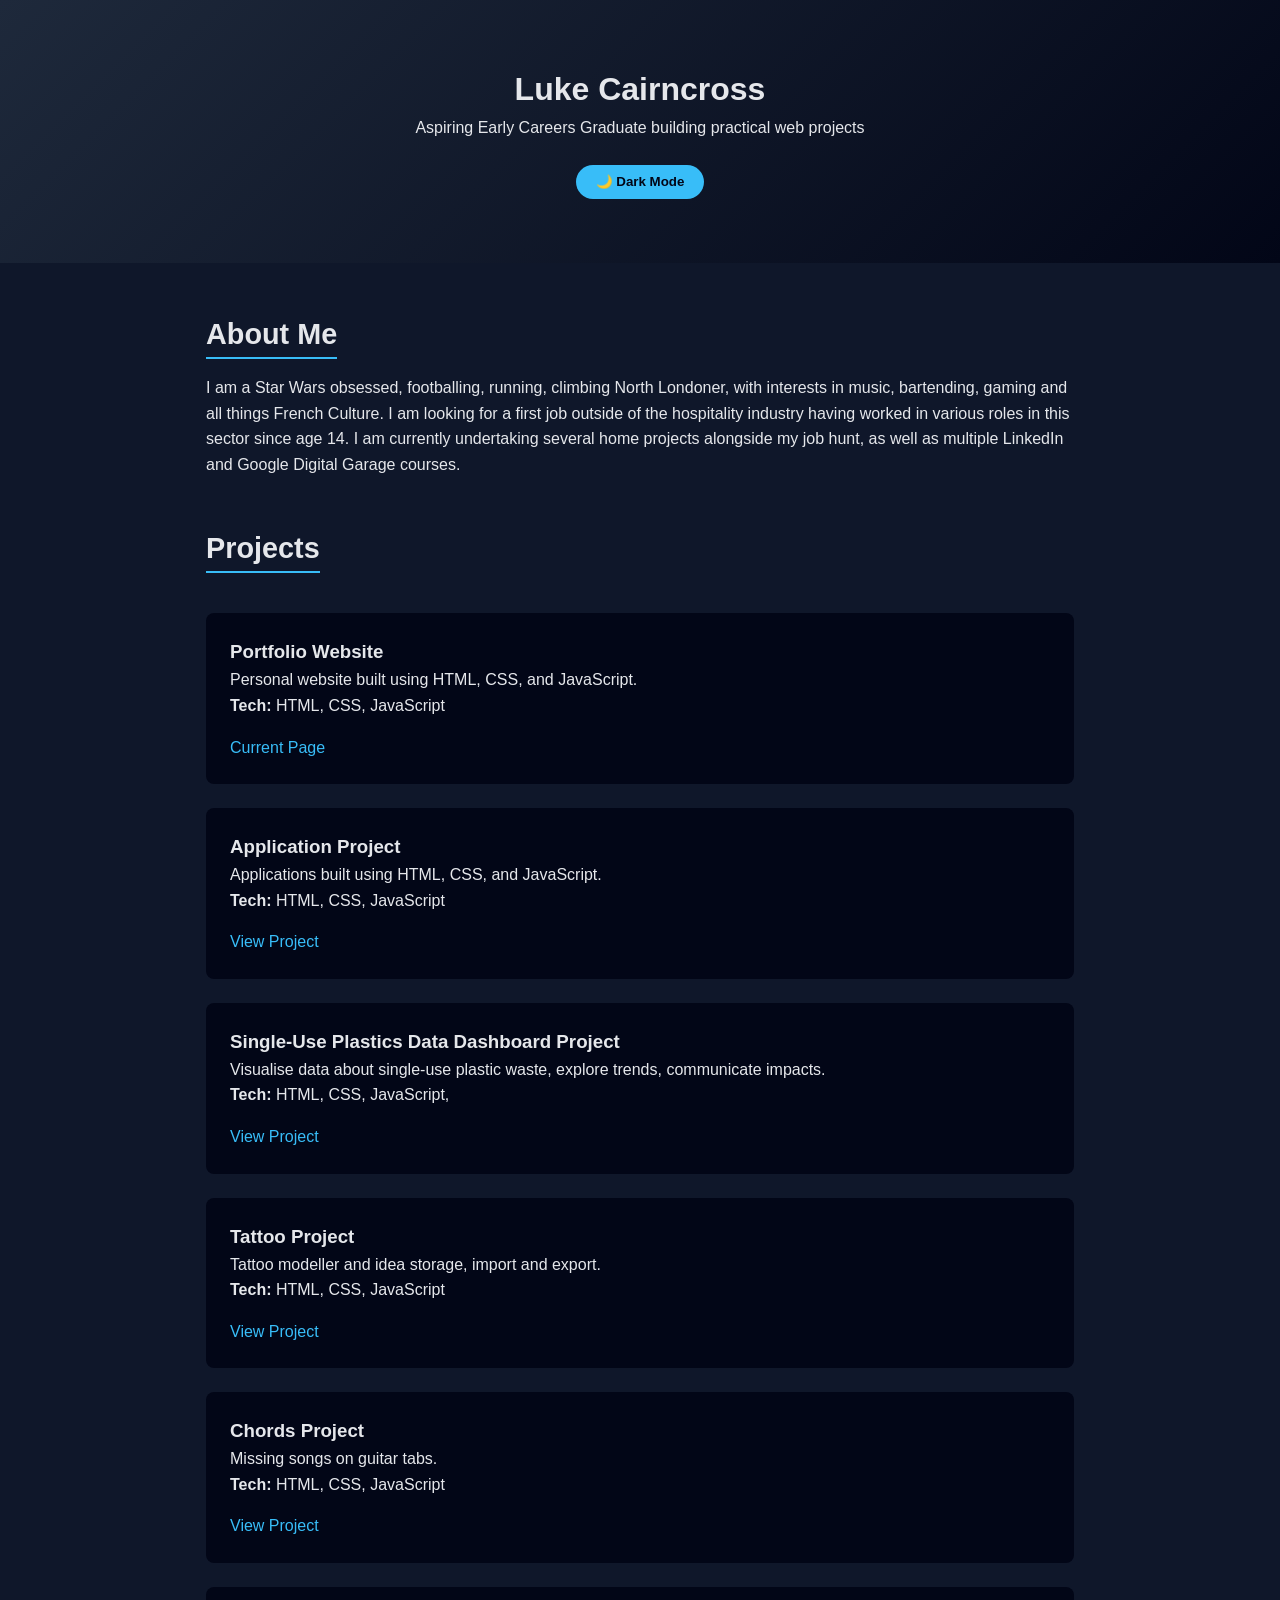
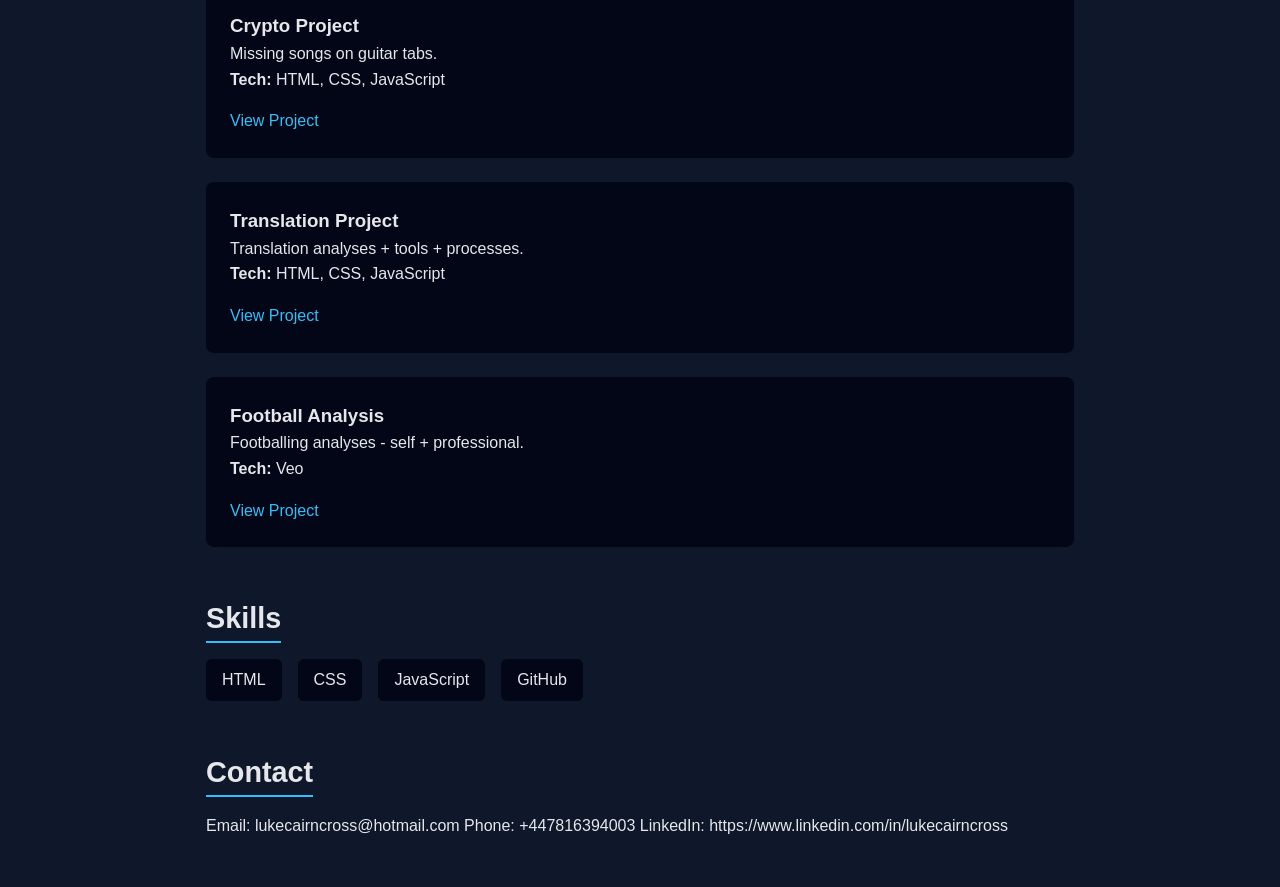
==== index.html @ dbc3e6f4 "Add files via upload Initial Upload" ====
<!DOCTYPE html>
<html lang="en">
<head>
  <meta charset="UTF-8">
  <meta name="viewport" content="width=device-width, initial-scale=1.0">
  <title>Luke Cairncross | Portfolio</title>
  <link rel="stylesheet" href="style.css">
</head>
<body>

  <!-- HEADER -->
  <header>
    <h1>Luke Cairncross</h1>
    <p>Aspiring Early Careers Graduate building practical web projects</p>
    <button id="theme-toggle">🌙 Dark Mode</button>
  </header>

  <!-- ABOUT -->
  <section id="about" class="reveal">
    <h2>About Me</h2>
    <p>
      I am a Star Wars obsessed, footballing, running, climbing North Londoner, with interests in music, bartending, gaming and all things French Culture. I am looking for a first job outside of the hospitality industry having worked in various roles in this sector since age 14. I am currently undertaking several home projects alongside my job hunt, as well as multiple LinkedIn and Google Digital Garage courses.
    </p>
  </section>

  <!-- PROJECTS -->
  <section id="projects">
    <h2>Projects</h2>
    <div class="project-card">
      <h3>Portfolio Website</h3>
      <p>Personal website built using HTML, CSS, and JavaScript.</p>
      <p><strong>Tech:</strong> HTML, CSS, JavaScript</p>
      <a href="#">Current Page</a>
    </div>

     <div class="project-card">
      <h3>Application Project</h3>
      <p>Applications built using HTML, CSS, and JavaScript.</p>
      <p><strong>Tech:</strong> HTML, CSS, JavaScript</p>

      <a href="application-projects/valentine-game.html">View Project</a>
    </div>

    <div class="project-card">
      <h3>Single-Use Plastics Data Dashboard Project</h3>
      <p>Visualise data about single-use plastic waste, explore trends, communicate impacts.</p>
      <p><strong>Tech:</strong> HTML, CSS, JavaScript, </p>
      <a href="plastic-dashboard/plastic-dashboard.html">View Project</a>
    </div>

    <div class="project-card">
      <h3>Tattoo Project</h3>
      <p>Tattoo modeller and idea storage, import and export.</p>
      <p><strong>Tech:</strong> HTML, CSS, JavaScript</p>
      <a href="#">View Project</a>
    </div>

    <div class="project-card">
      <h3>Chords Project</h3>
      <p>Missing songs on guitar tabs.</p>
      <p><strong>Tech:</strong> HTML, CSS, JavaScript</p>
      <a href="#">View Project</a>
    </div>

    <div class="project-card">
      <h3>Crypto Project</h3>
      <p>Missing songs on guitar tabs.</p>
      <p><strong>Tech:</strong> HTML, CSS, JavaScript</p>
      <a href="#">View Project</a>
    </div>

    <div class="project-card">
      <h3>Translation Project</h3>
      <p>Translation analyses + tools + processes.</p>
      <p><strong>Tech:</strong> HTML, CSS, JavaScript</p>
      <a href="#">View Project</a>
    </div>

        <div class="project-card">
      <h3>Football Analysis</h3>
      <p>Footballing analyses - self + professional.</p>
      <p><strong>Tech:</strong> Veo</p>
      <a href="#">View Project</a>
    </div>

  </section>

  <!-- SKILLS -->
  <section id="skills">
    <h2>Skills</h2>
    <ul>
      <li>HTML</li>
      <li>CSS</li>
      <li>JavaScript</li>
      <li>GitHub</li>
    </ul>
  </section>

  <button id="scrollTop" aria-label="Scroll to top">↑</button>

  <!-- CONTACT -->
  <section id="contact">
    <h2>Contact</h2>
    <p>Email: lukecairncross@hotmail.com
        Phone: +447816394003
        LinkedIn: https://www.linkedin.com/in/lukecairncross
    </p>
  </section>
  <script src="script.js"></script>

</body>
</html>
---- style.css ----
* {
  margin: 0;
  padding: 0;
  box-sizing: border-box;
  font-family: Arial, Helvetica, sans-serif;
}

/* This block handles the load animation AND the dark/light transition */
body {
  background-color: #0f172a;
  color: #e5e7eb;
  line-height: 1.6;
  opacity: 0; 
  transition: opacity 0.6s ease, background-color 0.3s ease, color 0.3s ease;
}

body.loaded {
  opacity: 1;
}

/* Light Mode Colors */
body.light {
  background-color: #f8fafc;
  color: #0f172a;
}

header {
  text-align: center;
  padding: 4rem 1rem;
  background: linear-gradient(135deg, #1e293b, #020617);
  transition: background 0.3s ease;
}

body.light header {
  background: linear-gradient(135deg, #e2e8f0, #cbd5f5);
}

section {
  max-width: 900px;
  margin: 3rem auto;
  padding: 0 1rem;
}

h2 {
  margin-bottom: 1rem;
  font-size: 1.8rem;
  border-bottom: 2px solid #38bdf8;
  display: inline-block;
  position: relative;
  transition: border-color 0.3s ease;
}

/* 1. This creates the invisible line that will grow */
h2::after {
  content: '';
  position: absolute;
  left: 0;
  bottom: -6px;
  width: 0;      /* It starts at 0 width (invisible) */
  height: 2px;
  background-color: #38bdf8;
  transition: width 0.3s ease; /* This makes it slide out smoothly */
}

/* 2. This tells the line to grow to 100% when you hover over the section */
section:hover h2::after {
  width: 100%;
}

/* 3. (Optional) This does the same for the header on your game page */
header:hover h2::after {
  width: 100%;
}

body.light h2 {
  border-bottom-color: #6366f1;
}

.project-card {
  background-color: #020617;
  padding: 1.5rem;
  margin-top: 1.5rem;
  border-radius: 8px;
  transition: transform 0.3s ease, background-color 0.3s ease;
}

body.light .project-card {
  background-color: #e2e8f0;
}

.project-card:hover {
  transform: translateY(-5px);
}

.project-card a {
  display: inline-block;
  margin-top: 1rem;
  color: #38bdf8;
  text-decoration: none;
}

ul {
  list-style: none;
  display: flex;
  flex-wrap: wrap;
  gap: 1rem;
}

ul li {
  background-color: #020617;
  padding: 0.5rem 1rem;
  border-radius: 6px;
  transition: background-color 0.3s ease;
}

body.light ul li {
  background-color: #e2e8f0;
}

#theme-toggle {
  margin-top: 1.5rem;
  padding: 0.6rem 1.2rem;
  border: none;
  border-radius: 999px;
  cursor: pointer;
  background-color: #38bdf8;
  color: #020617;
  font-weight: bold;
  transition: transform 0.2s ease;
}

#theme-toggle:hover {
  transform: scale(1.05);
}

.reveal {
  opacity: 0;
  transform: translateY(20px);
  transition: opacity 0.6s ease, transform 0.6s ease;
}

.reveal.active {
  opacity: 1;
  transform: translateY(0);
}

#scrollTop {
  position: fixed;
  bottom: 24px;
  right: 24px;
  width: 42px;
  height: 42px;
  border-radius: 50%;
  border: none;
  background-color: #38bdf8;
  color: #020617;
  cursor: pointer;
  opacity: 0;
  pointer-events: none;
  transition: opacity 0.3s ease;
}

#scrollTop.show {
  opacity: 1;
  pointer-events: auto;
}

#gameCanvas {
    background-color: #1e293b;
    border: 2px solid #38bdf8;
    max-width: 100%;
    border-radius: 8px;
    display: block;
    margin: 0 auto;
}

:focus {
    outline: 3px solid #38bdf8;
    outline-offset: 3px;
}

@media (max-width: 600px) {
  header h1 { font-size: 2rem; }
  ul { flex-direction: column; }
}
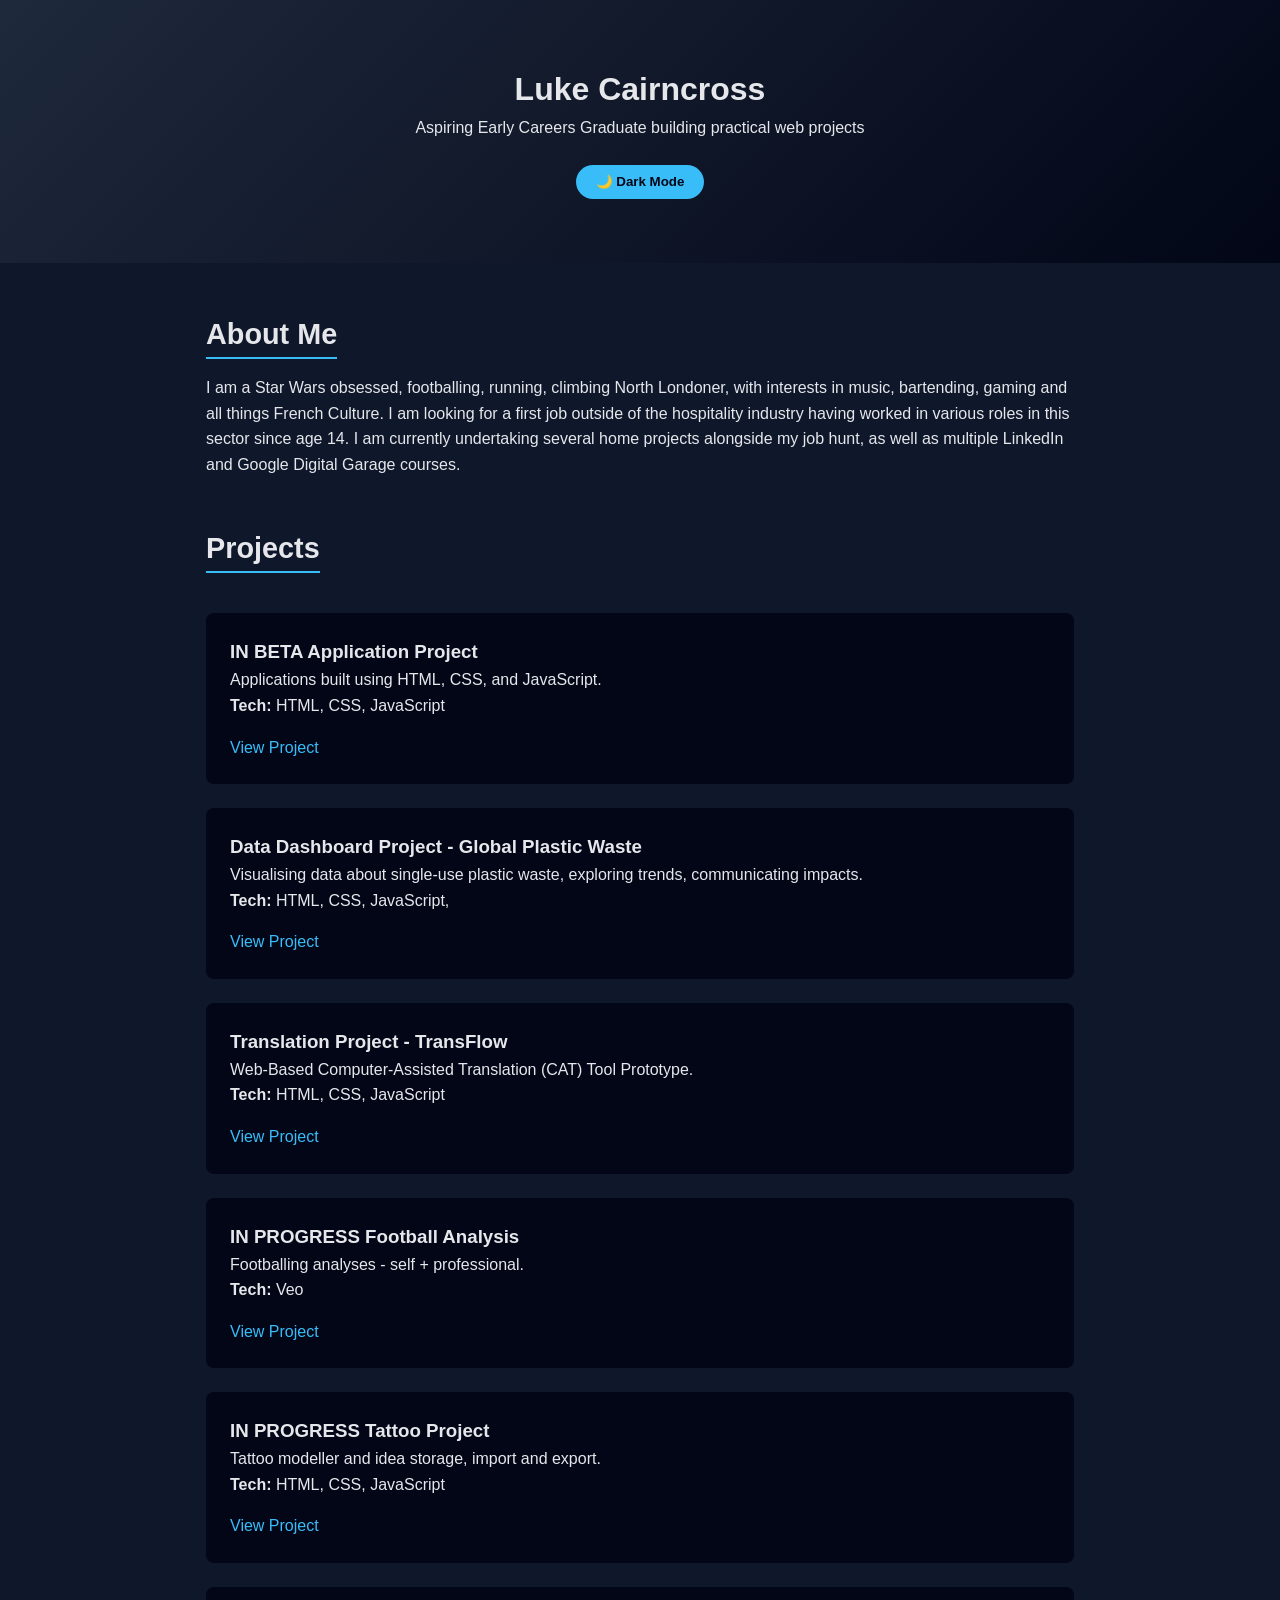
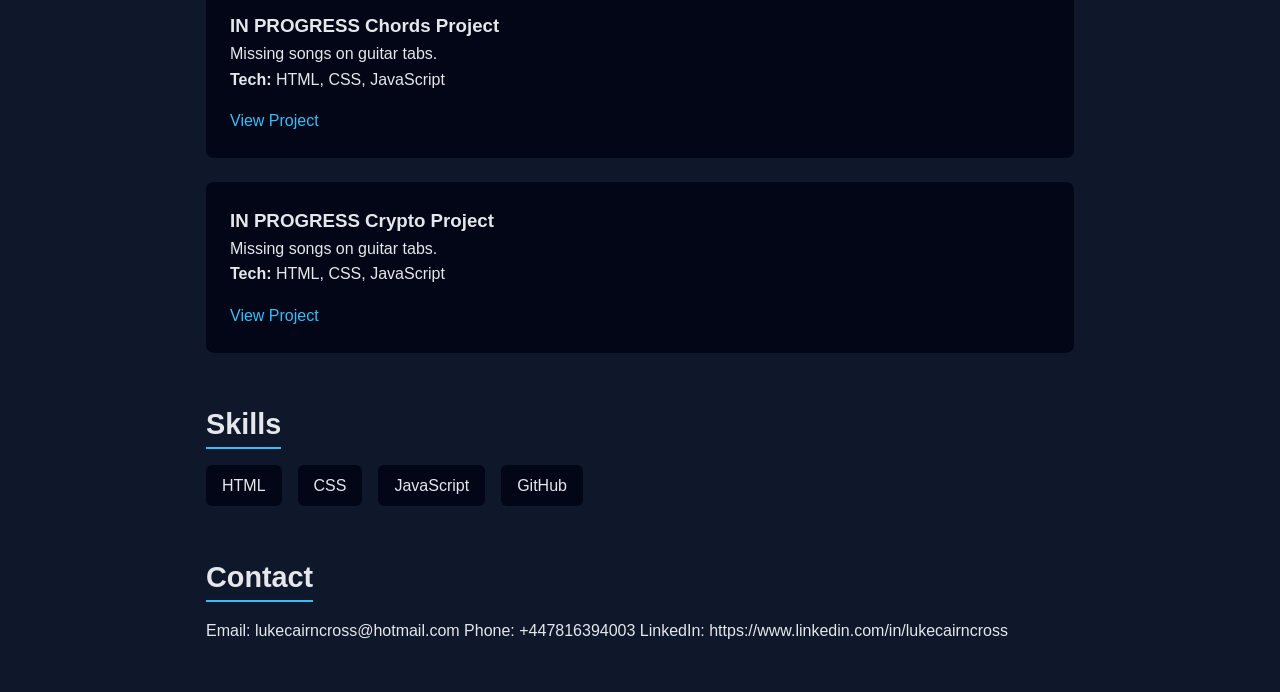
==== commit 69aa69c2: "Add files via upload TransFlow release and other updates" ====
--- a/index.html
+++ b/index.html
@@ -27,14 +27,7 @@
   <section id="projects">
     <h2>Projects</h2>
     <div class="project-card">
-      <h3>Portfolio Website</h3>
-      <p>Personal website built using HTML, CSS, and JavaScript.</p>
-      <p><strong>Tech:</strong> HTML, CSS, JavaScript</p>
-      <a href="#">Current Page</a>
-    </div>
-
-     <div class="project-card">
-      <h3>Application Project</h3>
+      <h3>IN BETA Application Project</h3>
       <p>Applications built using HTML, CSS, and JavaScript.</p>
       <p><strong>Tech:</strong> HTML, CSS, JavaScript</p>
 
@@ -42,44 +35,44 @@
     </div>
 
     <div class="project-card">
-      <h3>Single-Use Plastics Data Dashboard Project</h3>
-      <p>Visualise data about single-use plastic waste, explore trends, communicate impacts.</p>
+      <h3>Data Dashboard Project - Global Plastic Waste</h3>
+      <p>Visualising data about single-use plastic waste, exploring trends, communicating impacts.</p>
       <p><strong>Tech:</strong> HTML, CSS, JavaScript, </p>
       <a href="plastic-dashboard/plastic-dashboard.html">View Project</a>
     </div>
 
     <div class="project-card">
-      <h3>Tattoo Project</h3>
+      <h3>Translation Project - TransFlow</h3>
+      <p>Web-Based Computer-Assisted Translation (CAT) Tool Prototype.</p>
+      <p><strong>Tech:</strong> HTML, CSS, JavaScript</p>
+      <a href="translation-project/translation-tool.html">View Project</a>
+    </div>
+
+        <div class="project-card">
+      <h3>IN PROGRESS Football Analysis</h3>
+      <p>Footballing analyses - self + professional.</p>
+      <p><strong>Tech:</strong> Veo</p>
+      <a href="#">View Project</a>
+    </div>
+
+    <div class="project-card">
+      <h3>IN PROGRESS Tattoo Project</h3>
       <p>Tattoo modeller and idea storage, import and export.</p>
       <p><strong>Tech:</strong> HTML, CSS, JavaScript</p>
       <a href="#">View Project</a>
     </div>
 
     <div class="project-card">
-      <h3>Chords Project</h3>
+      <h3>IN PROGRESS Chords Project</h3>
       <p>Missing songs on guitar tabs.</p>
       <p><strong>Tech:</strong> HTML, CSS, JavaScript</p>
       <a href="#">View Project</a>
     </div>
 
     <div class="project-card">
-      <h3>Crypto Project</h3>
+      <h3>IN PROGRESS Crypto Project</h3>
       <p>Missing songs on guitar tabs.</p>
       <p><strong>Tech:</strong> HTML, CSS, JavaScript</p>
-      <a href="#">View Project</a>
-    </div>
-
-    <div class="project-card">
-      <h3>Translation Project</h3>
-      <p>Translation analyses + tools + processes.</p>
-      <p><strong>Tech:</strong> HTML, CSS, JavaScript</p>
-      <a href="#">View Project</a>
-    </div>
-
-        <div class="project-card">
-      <h3>Football Analysis</h3>
-      <p>Footballing analyses - self + professional.</p>
-      <p><strong>Tech:</strong> Veo</p>
       <a href="#">View Project</a>
     </div>
 
